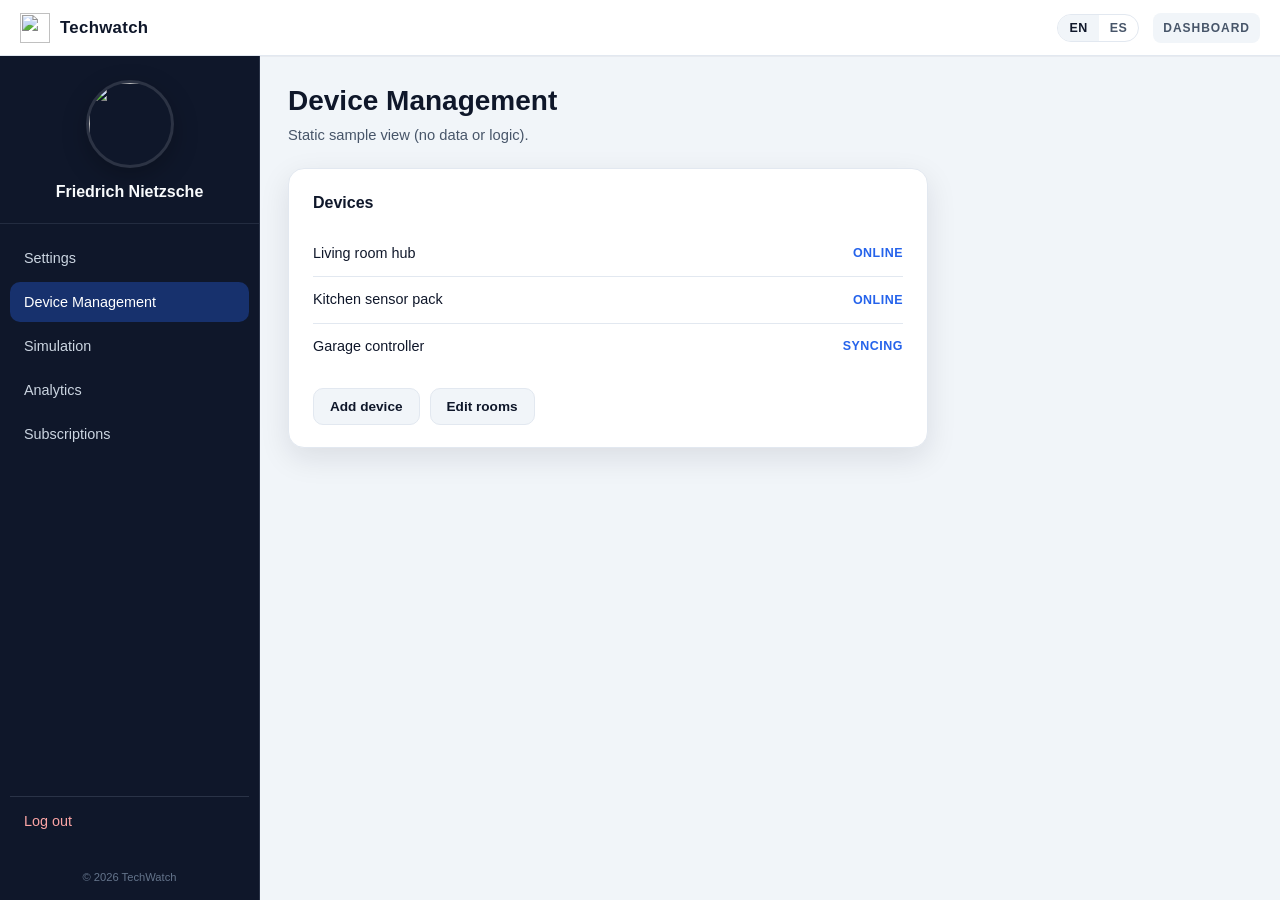
==== dashboard.html @ fceb7597 "feat(i18n): add i18n for the translate" ====
<!DOCTYPE html>
<html lang="en">
<head>
    <meta charset="UTF-8">
    <meta name="viewport" content="width=device-width, initial-scale=1.0">
    <title>Dashboard — TechWatch</title>
    <link rel="stylesheet" href="./style.css">
    <link rel="shortcut icon" href="https://upload.wikimedia.org/wikipedia/commons/f/fc/UPC_logo_transparente.png">
</head>
<body class="dashboard-app" data-page="dashboard">
<div class="dashboard-app-shell">
    <header class="dashboard-topbar">
        <a href="index.html" class="dashboard-brand" data-i18n-aria="meta.dashboardBrand" aria-label="Back to home">
            <img class="dashboard-brand-logo" src="https://upload.wikimedia.org/wikipedia/commons/f/fc/UPC_logo_transparente.png" alt="">
            <span class="dashboard-brand-name">Techwatch</span>
        </a>
        <div class="dashboard-topbar-end">
            <div class="lang-switch lang-switch--light" role="group" data-i18n-aria="meta.langGroup" aria-label="Language">
                <button type="button" class="lang-btn lang-btn--active" data-lang="en">EN</button>
                <button type="button" class="lang-btn" data-lang="es">ES</button>
            </div>
            <span class="dashboard-topbar-tag" data-i18n="dashboard.topTag">Dashboard</span>
        </div>
    </header>

    <div class="dashboard-body">
        <aside class="dashboard-sidebar" data-i18n-aria="meta.dashboardNav" aria-label="Navigation">
            <div class="dashboard-profile">
                <img class="dashboard-avatar" src="https://upload.wikimedia.org/wikipedia/commons/1/1d/Portrait_of_Friedrich_Nietzsche.jpg" alt="">
                <p class="dashboard-user-name">Friedrich Nietzsche</p>
            </div>
            <nav class="dashboard-side-nav">
                <button type="button" class="dashboard-nav-item" data-i18n="dashboard.settings">Settings</button>
                <button type="button" class="dashboard-nav-item dashboard-nav-item--active" data-i18n="dashboard.deviceMgmt">Device Management</button>
                <button type="button" class="dashboard-nav-item" data-i18n="dashboard.simulation">Simulation</button>
                <button type="button" class="dashboard-nav-item" data-i18n="dashboard.analytics">Analytics</button>
                <button type="button" class="dashboard-nav-item" data-i18n="dashboard.subscriptions">Subscriptions</button>
                <button type="button" class="dashboard-nav-item dashboard-nav-item--logout" data-i18n="dashboard.logout">Log out</button>
            </nav>
            <p class="dashboard-sidebar-foot" data-i18n="dashboard.sidebarFoot">© 2026 TechWatch</p>
        </aside>

        <main class="dashboard-content">
            <header class="dashboard-content-head">
                <h1 class="dashboard-content-title" data-i18n="dashboard.contentTitle">Device Management</h1>
                <p class="dashboard-content-lead" data-i18n="dashboard.contentLead">Static sample view (no data or logic).</p>
            </header>

            <section class="dashboard-card" aria-labelledby="dm-heading">
                <h2 id="dm-heading" class="dashboard-card-title" data-i18n="dashboard.cardTitle">Devices</h2>
                <ul class="dashboard-fake-list">
                    <li class="dashboard-fake-row"><span class="dashboard-fake-name" data-i18n="dashboard.row1Name">Living room hub</span><span class="dashboard-fake-status" data-i18n="dashboard.statusOnline">Online</span></li>
                    <li class="dashboard-fake-row"><span class="dashboard-fake-name" data-i18n="dashboard.row2Name">Kitchen sensor pack</span><span class="dashboard-fake-status" data-i18n="dashboard.statusOnline">Online</span></li>
                    <li class="dashboard-fake-row"><span class="dashboard-fake-name" data-i18n="dashboard.row3Name">Garage controller</span><span class="dashboard-fake-status" data-i18n="dashboard.statusSync">Syncing</span></li>
                </ul>
                <div class="dashboard-card-actions">
                    <button type="button" class="btn-secondary-dashboard" data-i18n="dashboard.btnAdd">Add device</button>
                    <button type="button" class="btn-secondary-dashboard" data-i18n="dashboard.btnRooms">Edit rooms</button>
                </div>
            </section>
        </main>
    </div>
</div>
<script src="./i18n.js"></script>
</body>
</html>
---- style.css ----
:root {
    --primary: #2563eb;
    --primary-hover: #1d4ed8;

    --bg: #f8fafc;
    --surface: #ffffff;
    --surface-muted: #f1f5f9;
    --border: #e2e8f0;

    --text-main: #0f172a;
    --text-secondary: #475569;
    --text-light: #e2e8f0;

    --radius: 16px;
    --shadow-soft: 0 10px 30px rgba(15, 23, 42, 0.1);
}

* {
    margin: 0;
    padding: 0;
    box-sizing: border-box;
    font-family: Inter, "Segoe UI", sans-serif;
}

html {
    scroll-behavior: smooth;
}

body {
    background: var(--bg);
    color: var(--text-main);
    line-height: 1.5;
    scroll-snap-type: y mandatory;
    overflow-y: auto;
}

section,
footer {
    scroll-snap-align: start;
}

a {
    text-decoration: none;
    color: inherit;
}

.full-screen {
    min-height: 100vh;
}

.section-content {
    display: flex;
    flex-direction: column;
    justify-content: center;
    align-items: center;
    gap: 24px;
    padding: 120px 8vw 56px;
    text-align: center;
}

.section-content h2 {
    font-size: clamp(2rem, 4.2vw, 3.25rem);
    line-height: 1.1;
}

/* HEADER + HERO */
.header {
    position: relative;
    background-image: url("https://linda-smart.com/wp-content/uploads/2024/03/Smart-Home-Linda-Smart-blog-IoT-9.webp");
    background-position: center;
    background-size: cover;
    background-repeat: no-repeat;
}

.header::before {
    content: "";
    position: absolute;
    inset: 0;
    background: linear-gradient(180deg, rgba(15, 23, 42, 0.78), rgba(15, 23, 42, 0.62));
}

.div-header {
    position: fixed;
    top: 0;
    left: 0;
    z-index: 10;
    width: 100%;
    padding: 14px 3vw;
    border: 1px solid rgba(226, 232, 240, 0.25);
    border-radius: 0;
    background: rgba(15, 23, 42, 0.6);
    backdrop-filter: blur(14px);
    display: grid;
    grid-template-columns: auto minmax(0, 1fr) auto;
    align-items: center;
    column-gap: clamp(10px, 2vw, 20px);
}

.brand-link {
    display: flex;
    align-items: center;
    gap: 10px;
    text-decoration: none;
    color: inherit;
    grid-column: 1;
    justify-self: start;
    min-width: 0;
}

.container-logo {
    display: flex;
    align-items: center;
    gap: 10px;
}

.title-logo {
    color: #fff;
    font-weight: 700;
    letter-spacing: 0.4px;
}

.icon-img {
    width: 28px;
    height: 28px;
    object-fit: contain;
}

.navbar {
    grid-column: 2;
    display: flex;
    align-items: center;
    justify-content: center;
    min-width: 0;
}

.navbar-links {
    display: flex;
    flex-wrap: wrap;
    align-items: center;
    justify-content: center;
    gap: 10px 14px;
}

.navbar-actions {
    grid-column: 3;
    justify-self: end;
    display: flex;
    flex-wrap: wrap;
    align-items: center;
    justify-content: flex-end;
    gap: 8px 10px;
}

a.btn-nav {
    text-decoration: none;
    display: inline-flex;
    align-items: center;
    justify-content: center;
    box-sizing: border-box;
}

.lang-switch {
    display: inline-flex;
    border-radius: 999px;
    overflow: hidden;
    border: 1px solid rgba(226, 232, 240, 0.35);
}

.lang-btn {
    margin: 0;
    padding: 6px 11px;
    border: none;
    background: transparent;
    color: rgba(241, 245, 249, 0.85);
    font-size: 0.78rem;
    font-weight: 600;
    letter-spacing: 0.04em;
    cursor: pointer;
}

.lang-btn:hover {
    background: rgba(255, 255, 255, 0.08);
    color: #fff;
}

.lang-btn--active {
    background: rgba(255, 255, 255, 0.18);
    color: #fff;
}

.btn-nav {
    padding: 8px 14px;
    border-radius: 999px;
    font-size: 0.85rem;
    font-weight: 600;
    cursor: pointer;
    border: 1px solid transparent;
    white-space: nowrap;
}

.btn-nav--ghost {
    background: transparent;
    color: #f1f5f9;
    border-color: rgba(226, 232, 240, 0.4);
}

.btn-nav--ghost:hover {
    background: rgba(255, 255, 255, 0.1);
    border-color: rgba(226, 232, 240, 0.6);
}

.btn-nav--primary {
    background: linear-gradient(135deg, var(--primary), var(--primary-hover));
    color: #fff;
    border-color: transparent;
}

.btn-nav--primary:hover {
    filter: brightness(1.05);
    box-shadow: 0 4px 14px rgba(37, 99, 235, 0.35);
}

.nav-link {
    color: rgba(241, 245, 249, 0.9);
    font-size: 0.95rem;
}

.nav-link:hover {
    color: #ffffff;
}

.auth-page {
    min-height: 100vh;
    display: flex;
    flex-direction: column;
}

/* Auth pages (login / register): same header backdrop, centered form */
.header--auth {
    display: flex;
    flex-direction: column;
    flex: 1;
    min-height: 0;
}

.auth-panel {
    position: relative;
    z-index: 1;
    flex: 1;
    display: flex;
    align-items: center;
    justify-content: center;
    padding: 100px 5vw 48px;
    color: #fff;
}

.auth-card {
    width: min(420px, 100%);
    background: rgba(255, 255, 255, 0.96);
    color: var(--text-main);
    border-radius: var(--radius);
    padding: 28px 26px 26px;
    box-shadow: 0 20px 50px rgba(15, 23, 42, 0.25);
    text-align: left;
}

.auth-card h1 {
    font-size: 1.45rem;
    margin-bottom: 20px;
    line-height: 1.2;
}

.auth-form {
    display: flex;
    flex-direction: column;
    gap: 14px;
}

.auth-form label {
    font-size: 0.82rem;
    font-weight: 600;
    color: var(--text-secondary);
    display: flex;
    flex-direction: column;
    gap: 6px;
    text-align: left;
}

.auth-form label > span:first-child {
    display: block;
}

.auth-form input {
    border: 1px solid var(--border);
    border-radius: 10px;
    padding: 11px 12px;
    font-size: 0.95rem;
    outline: none;
}

.auth-form input:focus {
    border-color: var(--primary);
}

.auth-footer-row {
    margin-top: 18px;
    font-size: 0.88rem;
    color: var(--text-secondary);
    text-align: center;
}

.auth-footer-row a {
    color: var(--primary);
    font-weight: 600;
}

.auth-form .btn-primary.auth-submit {
    width: 100%;
    margin-top: 4px;
}

#hero {
    position: relative;
    z-index: 1;
    color: #ffffff;
}

.title-main {
    font-size: clamp(2rem, 5vw, 4rem);
    max-width: 850px;
    line-height: 1.1;
}

.txt-primary {
    font-size: clamp(1rem, 2.1vw, 1.2rem);
    max-width: 760px;
    color: var(--text-light);
}

.btn-primary {
    border: none;
    border-radius: 999px;
    background: linear-gradient(135deg, var(--primary), var(--primary-hover));
    color: #fff;
    font-weight: 600;
    padding: 12px 22px;
    cursor: pointer;
    transition: transform 0.2s ease, box-shadow 0.2s ease;
}

.btn-primary:hover {
    transform: translateY(-2px);
    box-shadow: 0 8px 25px rgba(37, 99, 235, 0.28);
}

a.btn-primary {
    display: inline-block;
    text-decoration: none;
    text-align: center;
    box-sizing: border-box;
}

/* MAIN SECTIONS */
.main {
    text-align: center;
}

#feature,
#about,
#pricing,
#testimonials,
#contact {
    background: linear-gradient(180deg, var(--bg), var(--surface-muted));
}

.container-feature,
.container-about,
.container-testimonials,
.contact-div {
    width: min(1100px, 92vw);
    margin: 0 auto;
}

.container-feature-div {
    margin-top: 22px;
    display: flex;
    flex-wrap: wrap;
    justify-content: center;
    align-items: stretch;
    gap: 20px;
}

#feature .card {
    width: calc((100% - 60px) / 4);
    min-width: 230px;
    max-width: 260px;
}

.card--feature {
    display: flex;
    flex-direction: column;
    align-items: center;
    gap: 10px;
    padding-top: 28px;
}

.feature-emoji {
    font-size: 2.5rem;
    line-height: 1;
    margin-bottom: 4px;
}

.card--feature h2 {
    font-size: 1.15rem;
}

.card--feature p {
    font-size: 0.95rem;
    color: var(--text-secondary);
}

/* ABOUT US */
.section-about .about-lead {
    max-width: 720px;
    margin: 0 auto;
    color: var(--text-secondary);
    font-size: 1rem;
}

.container-team-div {
    margin-top: 28px;
    display: flex;
    flex-wrap: wrap;
    justify-content: center;
    align-items: stretch;
    gap: 20px;
}

.card-team {
    width: calc((100% - 80px) / 3);
    min-width: 260px;
    max-width: 340px;
    padding: 24px;
    text-align: left;
    display: flex;
    flex-direction: column;
    gap: 10px;
}

.card-team--highlight {
    border-color: rgba(37, 99, 235, 0.35);
    box-shadow: 0 12px 40px rgba(37, 99, 235, 0.12);
}

.team-upc-badge {
    width: 2.5rem;
    height: 2.5rem;
    object-fit: contain;
    align-self: center;
    margin-bottom: 4px;
    display: block;
}

.card-team h3 {
    font-size: 1.2rem;
    color: var(--text-main);
}

.team-role {
    font-size: 0.78rem;
    font-weight: 600;
    text-transform: uppercase;
    letter-spacing: 0.06em;
    color: var(--primary);
}

.team-role--design {
    color: #7c3aed;
}

.team-bio {
    font-size: 0.92rem;
    color: var(--text-secondary);
    line-height: 1.55;
}

/* TESTIMONIALS */
.section-testimonials .testimonials-lead {
    max-width: 760px;
    margin: 0 auto;
    color: var(--text-secondary);
    font-size: 1rem;
}

.testimonial-slider {
    margin-top: 24px;
    display: flex;
    gap: 18px;
    overflow-x: auto;
    padding: 6px 4px 16px;
    scroll-snap-type: x mandatory;
}

.card-testimonial {
    flex: 0 0 min(300px, 82vw);
    scroll-snap-align: start;
    text-align: left;
}

.testimonial-avatar {
    width: 100%;
    height: 180px;
    object-fit: cover;
    border-radius: 12px;
    margin-bottom: 12px;
}

.card-testimonial h3 {
    font-size: 1.15rem;
    margin-bottom: 2px;
}

.testimonial-role {
    font-size: 0.78rem;
    font-weight: 700;
    letter-spacing: 0.05em;
    text-transform: uppercase;
    color: var(--primary);
    margin-bottom: 8px;
}

.card-testimonial p {
    color: var(--text-secondary);
}

/* PRICING */
.container-pricing {
    width: min(1180px, 92vw);
    margin: 0 auto;
}

.pricing-subtitle {
    font-size: 1.15rem;
    font-weight: 600;
    color: var(--text-main);
    margin-top: 0.4rem;
    line-height: 1.35;
}

.section-pricing > .container-pricing > h2 {
    margin-bottom: 0.2em;
}

.pricing-intro {
    max-width: 780px;
    margin: 14px auto 0;
    font-size: 0.98rem;
    color: var(--text-secondary);
    line-height: 1.65;
    text-align: center;
}

.card-pricing {
    margin-top: 28px;
    display: flex;
    flex-direction: row;
    justify-content: center;
    align-items: stretch;
    gap: 22px;
    flex-wrap: wrap;
}

.card {
    background: var(--surface);
    border: 1px solid var(--border);
    border-radius: var(--radius);
    padding: 24px;
    box-shadow: var(--shadow-soft);
    transition: transform 0.2s ease;
}

.card:hover {
    transform: translateY(-4px);
}

.price {
    font-size: 1.8rem;
    font-weight: 700;
    color: var(--primary);
}

#pricing .card-plan {
    position: relative;
    flex: 1 1 280px;
    max-width: 380px;
    width: min(100%, 360px);
    min-width: 260px;
    min-height: auto;
    padding: 28px 26px 26px;
    display: flex;
    flex-direction: column;
    gap: 10px;
    text-align: left;
}

.card-plan--premium {
    border-color: rgba(37, 99, 235, 0.35);
    box-shadow: 0 12px 40px rgba(37, 99, 235, 0.12);
}


.plan-name {
    font-size: 1.5rem;
    font-weight: 800;
    color: var(--text-main);
    margin: 0;
}

.plan-tagline {
    font-size: 0.92rem;
    color: var(--text-secondary);
    line-height: 1.45;
    margin: 0;
}

.plan-price {
    margin: 6px 0 4px;
    line-height: 1.25;
}

.plan-amount {
    font-size: 2rem;
    font-weight: 800;
    color: var(--primary);
}

.plan-period {
    font-size: 1rem;
    font-weight: 600;
    color: var(--text-secondary);
}

.plan-features {
    list-style: none;
    margin: 10px 0 0;
    padding: 0;
    flex: 1;
}

.plan-features li {
    position: relative;
    padding-left: 1.35rem;
    margin-bottom: 10px;
    font-size: 0.9rem;
    color: var(--text-secondary);
    line-height: 1.45;
}

.plan-features li::before {
    content: "✓";
    position: absolute;
    left: 0;
    color: var(--primary);
    font-weight: 800;
}

.btn-plan {
    margin-top: 14px;
    align-self: flex-start;
    width: 100%;
    text-align: center;
}


.contact-div {
    display: grid;
    grid-template-columns: repeat(auto-fit, minmax(260px, 1fr));
    align-items: center;
    gap: 22px;
}

.contact-us {
    background: var(--surface);
    border: 1px solid var(--border);
    border-radius: var(--radius);
    padding: 28px;
    box-shadow: var(--shadow-soft);
    display: flex;
    flex-direction: column;
    gap: 12px;
    text-align: left;
}

.contact-send {
    width: 100%;
    margin-top: 2px;
}

.contact-div img,
.contact-illustration {
    width: 100%;
    max-width: 420px;
    margin-inline: auto;
    max-height: 460px;
    object-fit: contain;
    display: block;
}

.input {
    border: 1px solid var(--border);
    border-radius: 10px;
    padding: 12px;
    outline: none;
}

.input:focus {
    border-color: var(--primary);
}

/* FOOTER */
.footer {
    background: #0f172a;
    color: #f8fafc;
    display: flex;
    align-items: center;
    justify-content: center;
    min-height: auto;
    padding: 0;
}

.footer--compact {
    max-height: 72px;
    min-height: 0;
    padding: 14px 6vw;
    scroll-snap-align: end;
    overflow: hidden;
    box-sizing: border-box;
}

.footer--compact .container-footer {
    width: min(960px, 100%);
    margin: 0 auto;
    text-align: center;
    display: flex;
    flex-direction: column;
    justify-content: center;
    padding-inline: 12px;
}

.footer--compact .footer-copy {
    font-size: 0.9rem;
    font-weight: 600;
    color: #f1f5f9;
    margin: 0;
    line-height: 1.45;
    letter-spacing: 0.04em;
}

.container-footer {
    width: min(1100px, 92vw);
    margin: 0 auto;
}

.auth-page .footer--compact {
    position: relative;
    z-index: 1;
}

/* Dashboard app shell (solo CSS, demo) */
.dashboard-app {
    margin: 0;
    min-height: 100vh;
    background: var(--surface-muted);
    color: var(--text-main);
    scroll-snap-type: none;
}

.dashboard-app-shell {
    min-height: 100vh;
    display: flex;
    flex-direction: column;
}

.dashboard-topbar {
    flex-shrink: 0;
    height: 56px;
    padding: 0 20px;
    display: flex;
    align-items: center;
    justify-content: space-between;
    gap: 16px;
    background: var(--surface);
    border-bottom: 1px solid var(--border);
    box-shadow: 0 1px 0 rgba(15, 23, 42, 0.04);
}

.dashboard-topbar-end {
    display: flex;
    align-items: center;
    gap: 14px;
    flex-shrink: 0;
}

.lang-switch--light {
    border: 1px solid var(--border);
    border-radius: 999px;
    overflow: hidden;
}

.lang-switch--light .lang-btn {
    background: transparent;
    color: var(--text-secondary);
}

.lang-switch--light .lang-btn:hover {
    background: var(--surface-muted);
    color: var(--text-main);
}

.lang-switch--light .lang-btn--active {
    background: var(--surface-muted);
    color: var(--text-main);
}

.dashboard-brand {
    display: inline-flex;
    align-items: center;
    gap: 10px;
    text-decoration: none;
    color: var(--text-main);
    font-weight: 700;
    letter-spacing: 0.02em;
}

.dashboard-brand-logo {
    width: 30px;
    height: 30px;
    object-fit: contain;
}

.dashboard-brand-name {
    font-size: 1.05rem;
}

.dashboard-topbar-tag {
    font-size: 0.75rem;
    font-weight: 600;
    text-transform: uppercase;
    letter-spacing: 0.08em;
    color: var(--text-secondary);
    padding: 6px 10px;
    border-radius: 8px;
    background: var(--surface-muted);
}

.dashboard-body {
    flex: 1;
    display: flex;
    min-height: 0;
}

.dashboard-sidebar {
    width: 260px;
    flex-shrink: 0;
    background: #0f172a;
    color: #e2e8f0;
    display: flex;
    flex-direction: column;
    border-right: 1px solid rgba(148, 163, 184, 0.2);
}

.dashboard-profile {
    padding: 24px 16px 20px;
    text-align: center;
    border-bottom: 1px solid rgba(148, 163, 184, 0.15);
}

.dashboard-avatar {
    width: 88px;
    height: 88px;
    border-radius: 50%;
    object-fit: cover;
    display: block;
    margin: 0 auto;
    border: 3px solid rgba(255, 255, 255, 0.12);
    box-shadow: 0 8px 24px rgba(0, 0, 0, 0.25);
}

.dashboard-user-name {
    margin: 14px 0 0;
    font-size: 1rem;
    font-weight: 600;
    color: #f8fafc;
    line-height: 1.3;
}

.dashboard-side-nav {
    flex: 1;
    display: flex;
    flex-direction: column;
    gap: 4px;
    padding: 14px 10px;
    min-height: 0;
}

.dashboard-nav-item {
    width: 100%;
    text-align: left;
    padding: 12px 14px;
    border: none;
    border-radius: 10px;
    background: transparent;
    color: #cbd5e1;
    font-size: 0.9rem;
    font-weight: 500;
    font-family: inherit;
    cursor: pointer;
    transition: background 0.15s ease, color 0.15s ease;
}

.dashboard-nav-item:hover {
    background: rgba(255, 255, 255, 0.06);
    color: #f1f5f9;
}

.dashboard-nav-item--active {
    background: rgba(37, 99, 235, 0.35);
    color: #fff;
}

.dashboard-nav-item--active:hover {
    background: rgba(37, 99, 235, 0.45);
    color: #fff;
}

.dashboard-nav-item--logout {
    margin-top: auto;
    padding-top: 16px;
    margin-bottom: 4px;
    border-top: 1px solid rgba(148, 163, 184, 0.2);
    border-radius: 0;
    color: #fca5a5;
}

.dashboard-nav-item--logout:hover {
    background: rgba(248, 113, 113, 0.12);
    color: #fecaca;
}

.dashboard-sidebar-foot {
    font-size: 0.7rem;
    color: #64748b;
    text-align: center;
    padding: 10px 12px 14px;
    margin: 0;
}

.dashboard-content {
    flex: 1;
    min-width: 0;
    padding: 28px 28px 40px;
    overflow: auto;
}

.dashboard-content-head {
    margin-bottom: 22px;
}

.dashboard-content-title {
    font-size: clamp(1.35rem, 3vw, 1.75rem);
    font-weight: 800;
    margin: 0 0 6px;
    line-height: 1.2;
}

.dashboard-content-lead {
    margin: 0;
    font-size: 0.92rem;
    color: var(--text-secondary);
}

.dashboard-card {
    background: var(--surface);
    border: 1px solid var(--border);
    border-radius: var(--radius);
    padding: 22px 24px;
    box-shadow: var(--shadow-soft);
    max-width: 640px;
}

.dashboard-card-title {
    font-size: 1rem;
    font-weight: 700;
    margin: 0 0 16px;
    color: var(--text-main);
}

.dashboard-fake-list {
    list-style: none;
    margin: 0;
    padding: 0;
}

.dashboard-fake-row {
    display: flex;
    align-items: center;
    justify-content: space-between;
    gap: 12px;
    padding: 12px 0;
    border-bottom: 1px solid var(--border);
    font-size: 0.9rem;
}

.dashboard-fake-row:last-of-type {
    border-bottom: none;
}

.dashboard-fake-name {
    color: var(--text-main);
    font-weight: 500;
}

.dashboard-fake-status {
    font-size: 0.78rem;
    font-weight: 600;
    text-transform: uppercase;
    letter-spacing: 0.04em;
    color: var(--primary);
}

.dashboard-card-actions {
    display: flex;
    flex-wrap: wrap;
    gap: 10px;
    margin-top: 18px;
}

.btn-secondary-dashboard {
    padding: 10px 16px;
    border-radius: 10px;
    border: 1px solid var(--border);
    background: var(--surface-muted);
    color: var(--text-main);
    font-size: 0.85rem;
    font-weight: 600;
    font-family: inherit;
    cursor: pointer;
}

.btn-secondary-dashboard:hover {
    border-color: var(--primary);
    color: var(--primary);
}

@media (max-width: 780px) {
    .div-header {
        padding: 10px 14px;
        grid-template-columns: 1fr;
        grid-template-rows: auto auto auto;
        row-gap: 10px;
        justify-items: stretch;
    }

    .brand-link {
        grid-column: 1;
        grid-row: 1;
        justify-self: start;
    }

    .navbar {
        grid-column: 1;
        grid-row: 2;
        justify-content: center;
    }

    .navbar-actions {
        grid-column: 1;
        grid-row: 3;
        justify-self: stretch;
        justify-content: center;
    }

    .nav-link {
        font-size: 0.82rem;
    }

    .section-content {
        padding-top: 130px;
    }

    .card-pricing {
        flex-wrap: wrap;
    }

    #pricing .card-plan {
        width: min(100%, 440px);
        min-height: auto;
    }
}

@media (max-width: 1200px) {
    #feature .card {
        width: calc((100% - 40px) / 3);
        max-width: 300px;
    }

    .card-team {
        width: calc((100% - 40px) / 2);
        max-width: 360px;
    }
}

@media (max-width: 768px) {
    #feature .card {
        width: calc((100% - 20px) / 2);
        min-width: 0;
        max-width: 340px;
    }

    .card-team {
        width: 100%;
        max-width: 420px;
    }

    .card-testimonial {
        flex-basis: 86vw;
    }
}

@media (max-width: 720px) {
    .dashboard-body {
        flex-direction: column;
    }

    .dashboard-sidebar {
        width: 100%;
        border-right: none;
        border-bottom: 1px solid rgba(148, 163, 184, 0.2);
    }

    .dashboard-side-nav {
        flex-direction: row;
        flex-wrap: wrap;
        padding-bottom: 8px;
    }

    .dashboard-nav-item {
        width: auto;
        flex: 1 1 calc(50% - 8px);
        min-width: 120px;
        text-align: center;
    }

    .dashboard-nav-item--logout {
        flex-basis: 100%;
        margin-top: 8px;
        border-radius: 10px;
        border-top: none;
        padding-top: 12px;
    }

    .dashboard-sidebar-foot {
        display: none;
    }
}
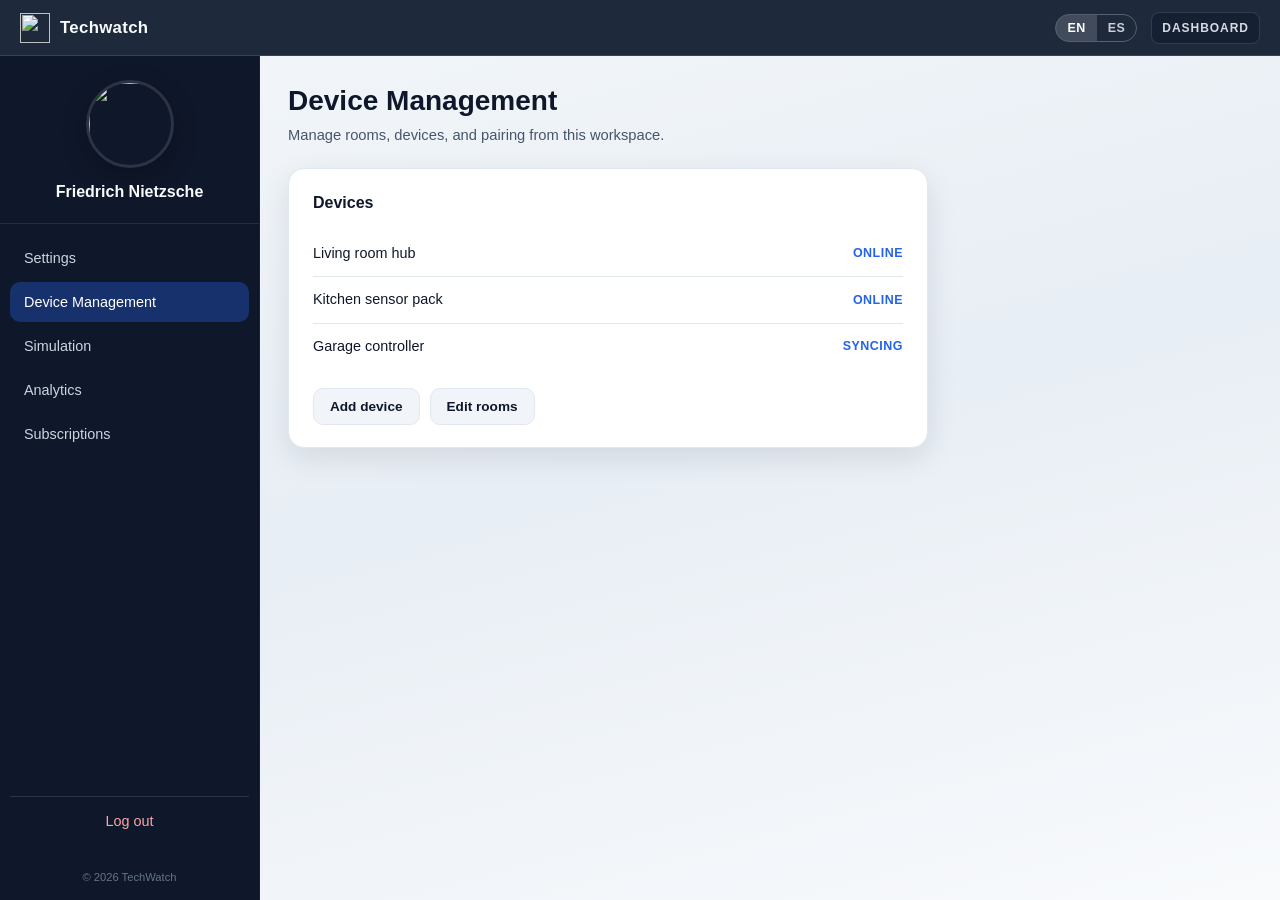
==== commit 7286078a: "feat(ui): make layout responsive" ====
--- a/dashboard.html
+++ b/dashboard.html
@@ -15,7 +15,7 @@
             <span class="dashboard-brand-name">Techwatch</span>
         </a>
         <div class="dashboard-topbar-end">
-            <div class="lang-switch lang-switch--light" role="group" data-i18n-aria="meta.langGroup" aria-label="Language">
+            <div class="lang-switch lang-switch--dashboard" role="group" data-i18n-aria="meta.langGroup" aria-label="Language">
                 <button type="button" class="lang-btn lang-btn--active" data-lang="en">EN</button>
                 <button type="button" class="lang-btn" data-lang="es">ES</button>
             </div>
@@ -43,7 +43,7 @@
         <main class="dashboard-content">
             <header class="dashboard-content-head">
                 <h1 class="dashboard-content-title" data-i18n="dashboard.contentTitle">Device Management</h1>
-                <p class="dashboard-content-lead" data-i18n="dashboard.contentLead">Static sample view (no data or logic).</p>
+                <p class="dashboard-content-lead" data-i18n="dashboard.contentLead">Manage rooms, devices, and pairing from this workspace.</p>
             </header>
 
             <section class="dashboard-card" aria-labelledby="dm-heading">
--- a/style.css
+++ b/style.css
@@ -151,6 +151,74 @@
     gap: 8px 10px;
 }
 
+.nav-menu-backdrop {
+    display: none;
+    position: fixed;
+    inset: 0;
+    z-index: 8;
+    background: rgba(15, 23, 42, 0.5);
+    backdrop-filter: blur(2px);
+}
+
+header.header.nav-drawer-open {
+    z-index: 50;
+}
+
+header.header.nav-drawer-open .nav-menu-backdrop {
+    display: block;
+}
+
+.nav-menu-toggle {
+    display: none;
+    flex-shrink: 0;
+    width: 44px;
+    height: 44px;
+    padding: 0;
+    border-radius: 12px;
+    border: 1px solid rgba(226, 232, 240, 0.35);
+    background: rgba(255, 255, 255, 0.08);
+    cursor: pointer;
+    align-items: center;
+    justify-content: center;
+}
+
+.nav-menu-toggle-bars {
+    display: flex;
+    flex-direction: column;
+    align-items: center;
+    justify-content: center;
+    gap: 5px;
+}
+
+.nav-menu-toggle-bar {
+    display: block;
+    width: 20px;
+    height: 2px;
+    border-radius: 1px;
+    background: #f8fafc;
+    transition: transform 0.2s ease, opacity 0.2s ease;
+}
+
+.nav-menu-toggle.nav-menu-toggle--open .nav-menu-toggle-bar:nth-child(1) {
+    transform: translateY(7px) rotate(45deg);
+}
+
+.nav-menu-toggle.nav-menu-toggle--open .nav-menu-toggle-bar:nth-child(2) {
+    opacity: 0;
+}
+
+.nav-menu-toggle.nav-menu-toggle--open .nav-menu-toggle-bar:nth-child(3) {
+    transform: translateY(-7px) rotate(-45deg);
+}
+
+.nav-drawer-lang {
+    display: none;
+}
+
+body.nav-drawer-lock {
+    overflow: hidden;
+}
+
 a.btn-nav {
     text-decoration: none;
     display: inline-flex;
@@ -766,11 +834,11 @@
     z-index: 1;
 }
 
-/* Dashboard app shell (solo CSS, demo) */
+/* Dashboard app shell */
 .dashboard-app {
     margin: 0;
     min-height: 100vh;
-    background: var(--surface-muted);
+    background: #0b1220;
     color: var(--text-main);
     scroll-snap-type: none;
 }
@@ -789,9 +857,9 @@
     align-items: center;
     justify-content: space-between;
     gap: 16px;
-    background: var(--surface);
-    border-bottom: 1px solid var(--border);
-    box-shadow: 0 1px 0 rgba(15, 23, 42, 0.04);
+    background: #1e293b;
+    border-bottom: 1px solid rgba(148, 163, 184, 0.22);
+    box-shadow: 0 4px 24px rgba(0, 0, 0, 0.2);
 }
 
 .dashboard-topbar-end {
@@ -801,25 +869,25 @@
     flex-shrink: 0;
 }
 
-.lang-switch--light {
-    border: 1px solid var(--border);
+.lang-switch--dashboard {
     border-radius: 999px;
     overflow: hidden;
-}
-
-.lang-switch--light .lang-btn {
+    border: 1px solid rgba(226, 232, 240, 0.28);
+}
+
+.lang-switch--dashboard .lang-btn {
     background: transparent;
-    color: var(--text-secondary);
-}
-
-.lang-switch--light .lang-btn:hover {
-    background: var(--surface-muted);
-    color: var(--text-main);
-}
-
-.lang-switch--light .lang-btn--active {
-    background: var(--surface-muted);
-    color: var(--text-main);
+    color: rgba(241, 245, 249, 0.82);
+}
+
+.lang-switch--dashboard .lang-btn:hover {
+    background: rgba(255, 255, 255, 0.08);
+    color: #fff;
+}
+
+.lang-switch--dashboard .lang-btn--active {
+    background: rgba(255, 255, 255, 0.16);
+    color: #fff;
 }
 
 .dashboard-brand {
@@ -827,7 +895,7 @@
     align-items: center;
     gap: 10px;
     text-decoration: none;
-    color: var(--text-main);
+    color: #f8fafc;
     font-weight: 700;
     letter-spacing: 0.02em;
 }
@@ -847,10 +915,11 @@
     font-weight: 600;
     text-transform: uppercase;
     letter-spacing: 0.08em;
-    color: var(--text-secondary);
+    color: rgba(241, 245, 249, 0.88);
     padding: 6px 10px;
     border-radius: 8px;
-    background: var(--surface-muted);
+    background: rgba(15, 23, 42, 0.45);
+    border: 1px solid rgba(148, 163, 184, 0.2);
 }
 
 .dashboard-body {
@@ -866,7 +935,8 @@
     color: #e2e8f0;
     display: flex;
     flex-direction: column;
-    border-right: 1px solid rgba(148, 163, 184, 0.2);
+    border-right: 1px solid rgba(30, 41, 59, 0.9);
+    box-shadow: inset -1px 0 0 rgba(0, 0, 0, 0.15);
 }
 
 .dashboard-profile {
@@ -940,6 +1010,10 @@
     border-top: 1px solid rgba(148, 163, 184, 0.2);
     border-radius: 0;
     color: #fca5a5;
+    display: flex;
+    align-items: center;
+    justify-content: center;
+    text-align: center;
 }
 
 .dashboard-nav-item--logout:hover {
@@ -960,6 +1034,7 @@
     min-width: 0;
     padding: 28px 28px 40px;
     overflow: auto;
+    background: linear-gradient(165deg, #f1f5f9 0%, #e8eef5 45%, #f8fafc 100%);
 }
 
 .dashboard-content-head {
@@ -1098,6 +1173,126 @@
     }
 }
 
+@media (max-width: 640px) {
+    .div-header {
+        display: flex !important;
+        flex-wrap: wrap;
+        align-items: center;
+        justify-content: flex-start;
+        gap: 8px 10px;
+        row-gap: 0;
+        padding: 10px 12px;
+        grid-template-columns: unset;
+        grid-template-rows: unset;
+    }
+
+    .brand-link {
+        order: 1;
+        flex: 1 1 auto;
+        min-width: 0;
+        grid-column: unset;
+        grid-row: unset;
+        justify-self: unset;
+    }
+
+    .navbar-actions {
+        order: 2;
+        flex: 0 0 auto;
+        grid-column: unset;
+        grid-row: unset;
+        justify-self: unset;
+        flex-wrap: nowrap;
+    }
+
+    .navbar-actions .lang-switch--toolbar {
+        display: none !important;
+    }
+
+    .nav-menu-toggle {
+        order: 3;
+        display: inline-flex !important;
+        align-items: center;
+        justify-content: center;
+    }
+
+    .navbar {
+        order: 4;
+        flex: 0 0 100%;
+        width: 100%;
+        height: 0;
+        min-height: 0;
+        overflow: visible;
+        position: relative;
+        z-index: 25;
+        grid-column: unset;
+        grid-row: unset;
+        justify-content: flex-start;
+    }
+
+    .navbar-links {
+        position: fixed;
+        left: 12px;
+        right: 12px;
+        top: 58px;
+        max-height: min(72vh, 440px);
+        overflow-y: auto;
+        flex-direction: column;
+        flex-wrap: nowrap;
+        align-items: stretch;
+        justify-content: flex-start;
+        gap: 0;
+        padding: 6px 0 14px;
+        background: rgba(15, 23, 42, 0.97);
+        border: 1px solid rgba(148, 163, 184, 0.28);
+        border-radius: 14px;
+        box-shadow: 0 22px 55px rgba(0, 0, 0, 0.38);
+        opacity: 0;
+        visibility: hidden;
+        transform: translateY(-8px);
+        transition: opacity 0.2s ease, transform 0.22s ease, visibility 0.22s;
+        pointer-events: none;
+    }
+
+    header.header.nav-drawer-open .navbar-links {
+        opacity: 1;
+        visibility: visible;
+        transform: translateY(0);
+        pointer-events: auto;
+    }
+
+    .navbar-links .nav-link {
+        padding: 14px 18px;
+        text-align: left;
+        font-size: 0.98rem;
+        border-bottom: 1px solid rgba(148, 163, 184, 0.12);
+    }
+
+    .navbar-links .nav-link:last-of-type {
+        border-bottom: none;
+    }
+
+    .nav-drawer-lang {
+        display: flex;
+        justify-content: center;
+        padding: 10px 16px 4px;
+        margin-top: 4px;
+        border-top: 1px solid rgba(148, 163, 184, 0.18);
+    }
+
+    .lang-switch--drawer {
+        display: inline-flex;
+    }
+
+    .btn-nav {
+        padding: 7px 12px;
+        font-size: 0.78rem;
+    }
+
+    header.header.nav-drawer-open .div-header {
+        z-index: 52;
+    }
+}
+
 @media (max-width: 1200px) {
     #feature .card {
         width: calc((100% - 40px) / 3);
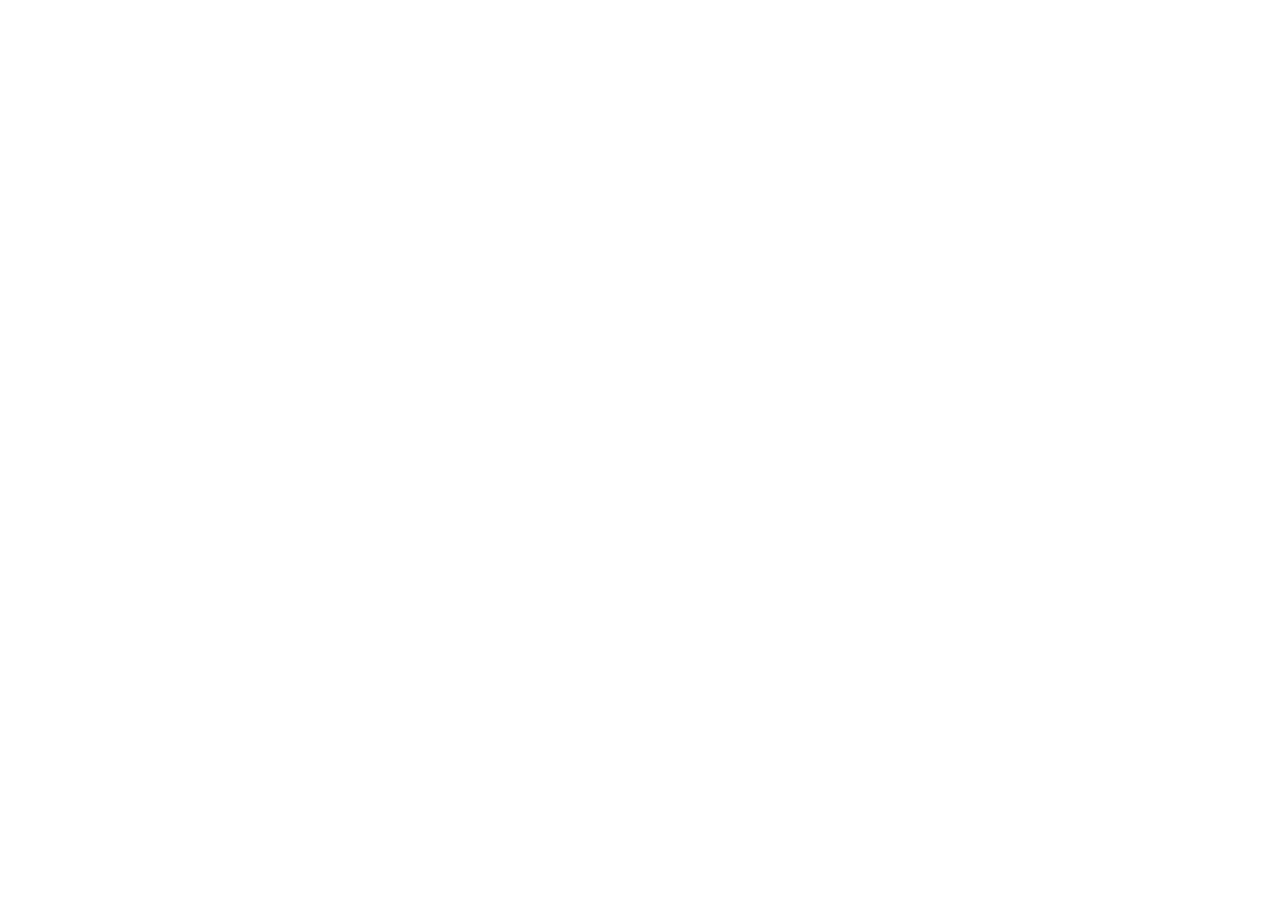
==== commit ea0a63b1: "feat: connect frontend with landing page and improve styles" ====
--- a/dashboard.html
+++ b/dashboard.html
@@ -4,63 +4,14 @@
     <meta charset="UTF-8">
     <meta name="viewport" content="width=device-width, initial-scale=1.0">
     <title>Dashboard — TechWatch</title>
-    <link rel="stylesheet" href="./style.css">
-    <link rel="shortcut icon" href="https://upload.wikimedia.org/wikipedia/commons/f/fc/UPC_logo_transparente.png">
+    <meta http-equiv="refresh" content="0;url=https://techwatch-frontend-production.up.railway.app/dashboard">
+    <link rel="canonical" href="https://techwatch-frontend-production.up.railway.app/dashboard">
+    <script src="./config.js"></script>
+    <script>
+        window.location.replace(window.TechWatchConfig.dashboard);
+    </script>
 </head>
-<body class="dashboard-app" data-page="dashboard">
-<div class="dashboard-app-shell">
-    <header class="dashboard-topbar">
-        <a href="index.html" class="dashboard-brand" data-i18n-aria="meta.dashboardBrand" aria-label="Back to home">
-            <img class="dashboard-brand-logo" src="https://upload.wikimedia.org/wikipedia/commons/f/fc/UPC_logo_transparente.png" alt="">
-            <span class="dashboard-brand-name">Techwatch</span>
-        </a>
-        <div class="dashboard-topbar-end">
-            <div class="lang-switch lang-switch--dashboard" role="group" data-i18n-aria="meta.langGroup" aria-label="Language">
-                <button type="button" class="lang-btn lang-btn--active" data-lang="en">EN</button>
-                <button type="button" class="lang-btn" data-lang="es">ES</button>
-            </div>
-            <span class="dashboard-topbar-tag" data-i18n="dashboard.topTag">Dashboard</span>
-        </div>
-    </header>
-
-    <div class="dashboard-body">
-        <aside class="dashboard-sidebar" data-i18n-aria="meta.dashboardNav" aria-label="Navigation">
-            <div class="dashboard-profile">
-                <img class="dashboard-avatar" src="https://upload.wikimedia.org/wikipedia/commons/1/1d/Portrait_of_Friedrich_Nietzsche.jpg" alt="">
-                <p class="dashboard-user-name">Friedrich Nietzsche</p>
-            </div>
-            <nav class="dashboard-side-nav">
-                <button type="button" class="dashboard-nav-item" data-i18n="dashboard.settings">Settings</button>
-                <button type="button" class="dashboard-nav-item dashboard-nav-item--active" data-i18n="dashboard.deviceMgmt">Device Management</button>
-                <button type="button" class="dashboard-nav-item" data-i18n="dashboard.simulation">Simulation</button>
-                <button type="button" class="dashboard-nav-item" data-i18n="dashboard.analytics">Analytics</button>
-                <button type="button" class="dashboard-nav-item" data-i18n="dashboard.subscriptions">Subscriptions</button>
-                <button type="button" class="dashboard-nav-item dashboard-nav-item--logout" data-i18n="dashboard.logout">Log out</button>
-            </nav>
-            <p class="dashboard-sidebar-foot" data-i18n="dashboard.sidebarFoot">© 2026 TechWatch</p>
-        </aside>
-
-        <main class="dashboard-content">
-            <header class="dashboard-content-head">
-                <h1 class="dashboard-content-title" data-i18n="dashboard.contentTitle">Device Management</h1>
-                <p class="dashboard-content-lead" data-i18n="dashboard.contentLead">Manage rooms, devices, and pairing from this workspace.</p>
-            </header>
-
-            <section class="dashboard-card" aria-labelledby="dm-heading">
-                <h2 id="dm-heading" class="dashboard-card-title" data-i18n="dashboard.cardTitle">Devices</h2>
-                <ul class="dashboard-fake-list">
-                    <li class="dashboard-fake-row"><span class="dashboard-fake-name" data-i18n="dashboard.row1Name">Living room hub</span><span class="dashboard-fake-status" data-i18n="dashboard.statusOnline">Online</span></li>
-                    <li class="dashboard-fake-row"><span class="dashboard-fake-name" data-i18n="dashboard.row2Name">Kitchen sensor pack</span><span class="dashboard-fake-status" data-i18n="dashboard.statusOnline">Online</span></li>
-                    <li class="dashboard-fake-row"><span class="dashboard-fake-name" data-i18n="dashboard.row3Name">Garage controller</span><span class="dashboard-fake-status" data-i18n="dashboard.statusSync">Syncing</span></li>
-                </ul>
-                <div class="dashboard-card-actions">
-                    <button type="button" class="btn-secondary-dashboard" data-i18n="dashboard.btnAdd">Add device</button>
-                    <button type="button" class="btn-secondary-dashboard" data-i18n="dashboard.btnRooms">Edit rooms</button>
-                </div>
-            </section>
-        </main>
-    </div>
-</div>
-<script src="./i18n.js"></script>
+<body>
+<p>Redirecting to <a href="https://techwatch-frontend-production.up.railway.app/dashboard">TechWatch Dashboard</a>…</p>
 </body>
 </html>
